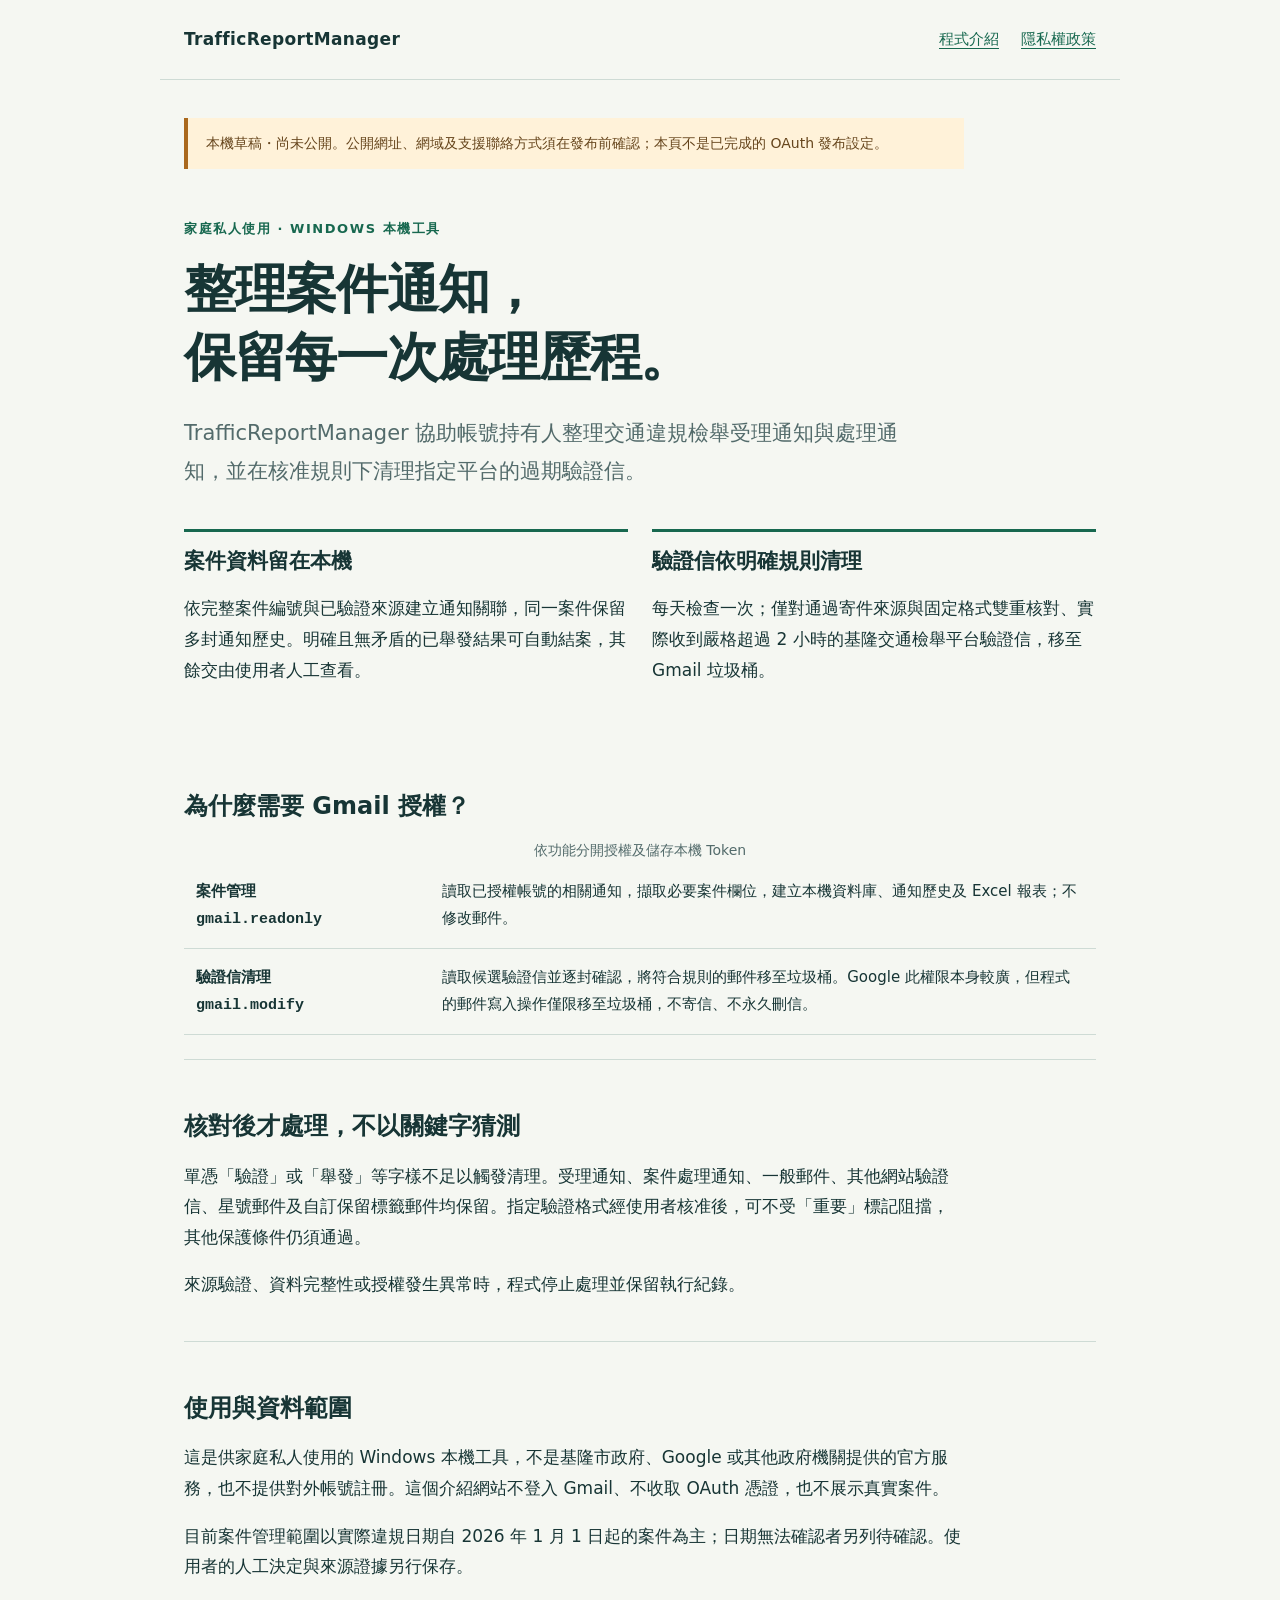
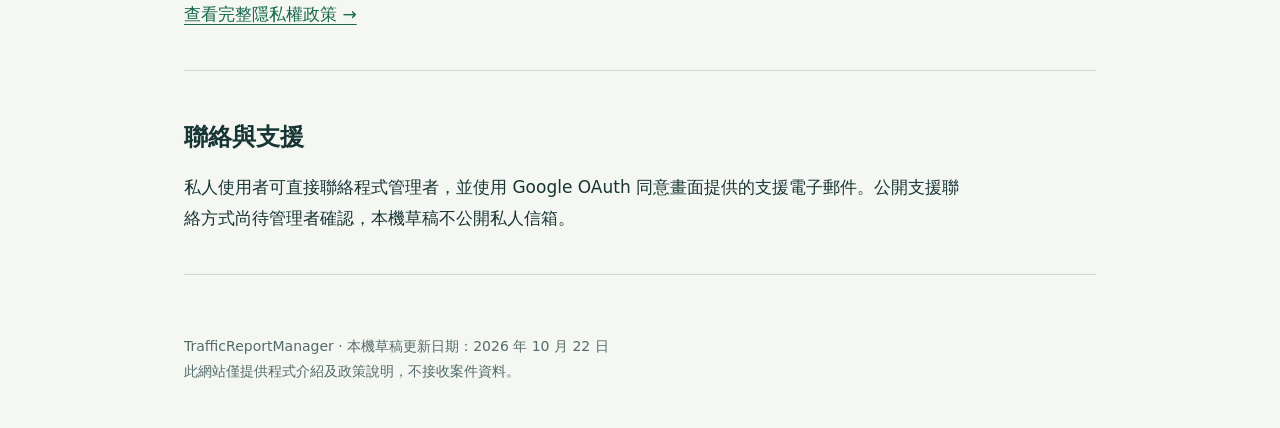
==== index.html @ a623dad1 "Add files via upload" ====
<!doctype html>
<html lang="zh-Hant"><head><meta charset="utf-8"><meta name="viewport" content="width=device-width,initial-scale=1"><meta http-equiv="Content-Security-Policy" content="default-src 'none'; style-src 'self'; img-src 'self'; base-uri 'none'; form-action 'none'"><meta name="description" content="TrafficReportManager：供家庭私人使用的本機交通違規檢舉案件管理與指定平台驗證信清理工具。"><title>TrafficReportManager｜交通檢舉案件管理</title><link rel="stylesheet" href="styles.css"></head>
<body><header><a class="brand" href="index.html">TrafficReportManager</a><nav aria-label="主要導覽"><a href="index.html" aria-current="page">程式介紹</a><a href="privacy.html">隱私權政策</a></nav></header>
<main><p class="draft" role="note">本機草稿・尚未公開。公開網址、網域及支援聯絡方式須在發布前確認；本頁不是已完成的 OAuth 發布設定。</p>
<p class="eyebrow">家庭私人使用 · WINDOWS 本機工具</p><h1>整理案件通知，<br>保留每一次處理歷程。</h1><p class="lead">TrafficReportManager 協助帳號持有人整理交通違規檢舉受理通知與處理通知，並在核准規則下清理指定平台的過期驗證信。</p>
<div class="facts"><article class="fact"><h2>案件資料留在本機</h2><p>依完整案件編號與已驗證來源建立通知關聯，同一案件保留多封通知歷史。明確且無矛盾的已舉發結果可自動結案，其餘交由使用者人工查看。</p></article><article class="fact"><h2>驗證信依明確規則清理</h2><p>每天檢查一次；僅對通過寄件來源與固定格式雙重核對、實際收到嚴格超過 2 小時的基隆交通檢舉平台驗證信，移至 Gmail 垃圾桶。</p></article></div>
<section><h2>為什麼需要 Gmail 授權？</h2><table><caption class="meta">依功能分開授權及儲存本機 Token</caption><tr><th scope="row">案件管理<br><code>gmail.readonly</code></th><td>讀取已授權帳號的相關通知，擷取必要案件欄位，建立本機資料庫、通知歷史及 Excel 報表；不修改郵件。</td></tr><tr><th scope="row">驗證信清理<br><code>gmail.modify</code></th><td>讀取候選驗證信並逐封確認，將符合規則的郵件移至垃圾桶。Google 此權限本身較廣，但程式的郵件寫入操作僅限移至垃圾桶，不寄信、不永久刪信。</td></tr></table></section>
<section><h2>核對後才處理，不以關鍵字猜測</h2><p>單憑「驗證」或「舉發」等字樣不足以觸發清理。受理通知、案件處理通知、一般郵件、其他網站驗證信、星號郵件及自訂保留標籤郵件均保留。指定驗證格式經使用者核准後，可不受「重要」標記阻擋，其他保護條件仍須通過。</p><p>來源驗證、資料完整性或授權發生異常時，程式停止處理並保留執行紀錄。</p></section>
<section><h2>使用與資料範圍</h2><p>這是供家庭私人使用的 Windows 本機工具，不是基隆市政府、Google 或其他政府機關提供的官方服務，也不提供對外帳號註冊。這個介紹網站不登入 Gmail、不收取 OAuth 憑證，也不展示真實案件。</p><p>目前案件管理範圍以實際違規日期自 2026 年 1 月 1 日起的案件為主；日期無法確認者另列待確認。使用者的人工決定與來源證據另行保存。</p><p><a href="privacy.html">查看完整隱私權政策 →</a></p></section>
<section><h2>聯絡與支援</h2><p>私人使用者可直接聯絡程式管理者，並使用 Google OAuth 同意畫面提供的支援電子郵件。公開支援聯絡方式尚待管理者確認，本機草稿不公開私人信箱。</p></section></main>
<footer>TrafficReportManager · 本機草稿更新日期：2026 年 10 月 22 日<br>此網站僅提供程式介紹及政策說明，不接收案件資料。</footer></body></html>
---- styles.css ----
:root{color-scheme:light;--ink:#173535;--muted:#536b6b;--line:#cedbd5;--paper:#f5f7f2;--accent:#17684f}*{box-sizing:border-box}body{margin:0;background:var(--paper);color:var(--ink);font:17px/1.8 system-ui,"Microsoft JhengHei",sans-serif}a{color:var(--accent);text-underline-offset:4px}a:focus-visible{outline:3px solid #bd7124;outline-offset:5px}header,main,footer{max-width:960px;margin:auto;padding:24px}header{display:flex;align-items:center;justify-content:space-between;gap:20px;border-bottom:1px solid var(--line)}.brand{font-weight:750;text-decoration:none;color:var(--ink);letter-spacing:.02em}nav{display:flex;gap:22px;flex-wrap:wrap;font-size:15px}.draft{background:#fff2d9;border-left:4px solid #aa681d;padding:13px 18px;font-size:14px;color:#66451c}.eyebrow{font-size:13px;letter-spacing:.12em;font-weight:700;color:var(--accent);margin-top:48px}h1{font-size:clamp(32px,6vw,52px);line-height:1.3;letter-spacing:-.025em;max-width:800px;margin:16px 0 24px}h2{font-size:24px;line-height:1.4;margin:38px 0 14px}p{max-width:780px}.lead{font-size:21px;color:var(--muted);max-width:730px}.facts{display:grid;grid-template-columns:1fr 1fr;gap:24px;margin:38px 0}.fact{border-top:3px solid var(--accent);padding-top:15px}.fact h2{margin:0 0 12px;font-size:21px}section{padding:12px 0 24px;border-bottom:1px solid var(--line)}li{margin:9px 0}footer{color:var(--muted);font-size:14px;padding-top:35px;padding-bottom:45px}.meta{font-size:14px;color:var(--muted)}.note{background:#e6eee7;padding:18px 22px;border-radius:6px}table{border-collapse:collapse;width:100%;font-size:15px}td,th{padding:15px 12px;border-bottom:1px solid var(--line);text-align:left;vertical-align:top}th{width:27%}@media(max-width:620px){header{align-items:flex-start;flex-direction:column}.facts{grid-template-columns:1fr}header,main,footer{padding:20px}h1{font-size:34px}.lead{font-size:19px}td,th{padding:12px 7px}}
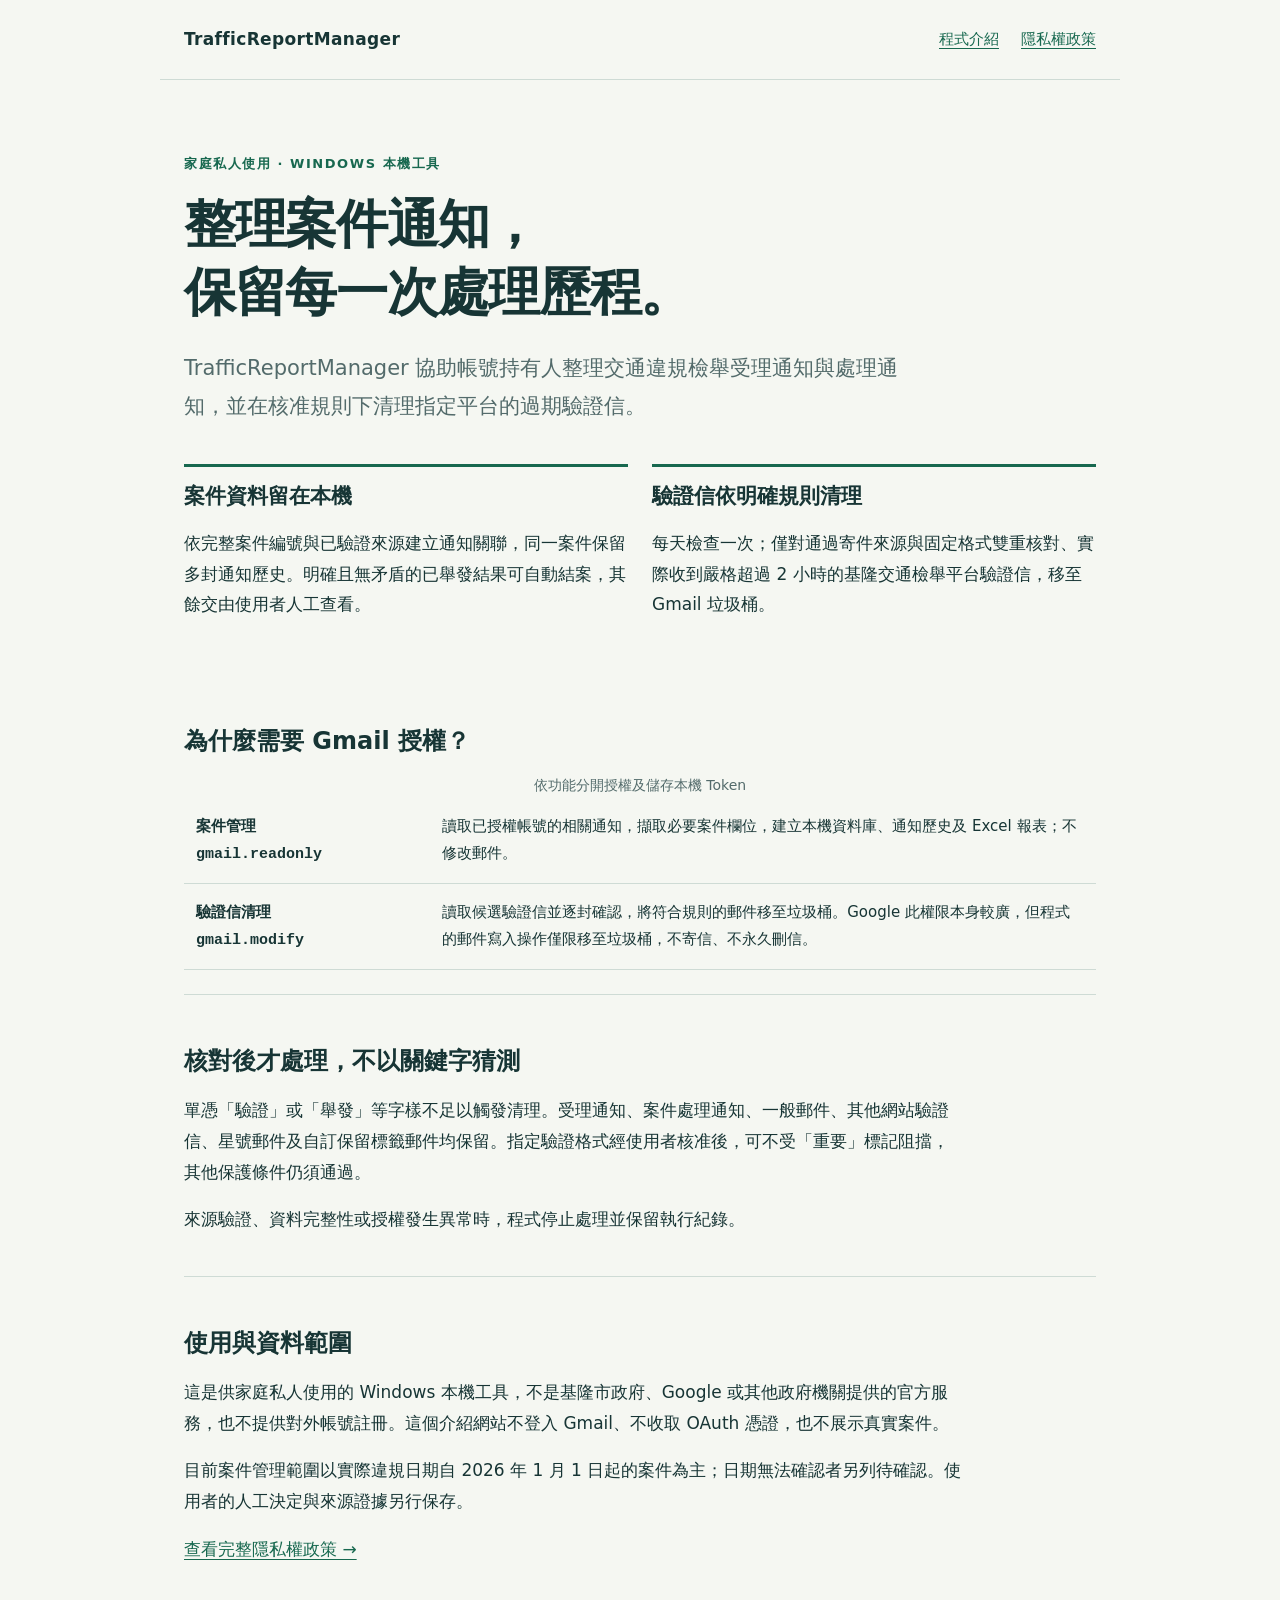
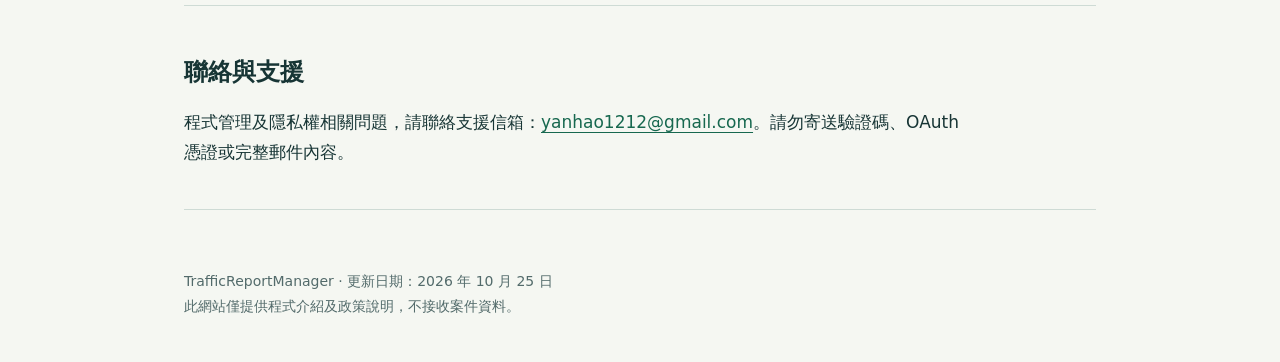
==== commit 2df3c004: "Finalize public information and privacy policy" ====
--- a/index.html
+++ b/index.html
@@ -1,11 +1,11 @@
-<!doctype html>
-<html lang="zh-Hant"><head><meta charset="utf-8"><meta name="viewport" content="width=device-width,initial-scale=1"><meta http-equiv="Content-Security-Policy" content="default-src 'none'; style-src 'self'; img-src 'self'; base-uri 'none'; form-action 'none'"><meta name="description" content="TrafficReportManager：供家庭私人使用的本機交通違規檢舉案件管理與指定平台驗證信清理工具。"><title>TrafficReportManager｜交通檢舉案件管理</title><link rel="stylesheet" href="styles.css"></head>
-<body><header><a class="brand" href="index.html">TrafficReportManager</a><nav aria-label="主要導覽"><a href="index.html" aria-current="page">程式介紹</a><a href="privacy.html">隱私權政策</a></nav></header>
-<main><p class="draft" role="note">本機草稿・尚未公開。公開網址、網域及支援聯絡方式須在發布前確認；本頁不是已完成的 OAuth 發布設定。</p>
-<p class="eyebrow">家庭私人使用 · WINDOWS 本機工具</p><h1>整理案件通知，<br>保留每一次處理歷程。</h1><p class="lead">TrafficReportManager 協助帳號持有人整理交通違規檢舉受理通知與處理通知，並在核准規則下清理指定平台的過期驗證信。</p>
-<div class="facts"><article class="fact"><h2>案件資料留在本機</h2><p>依完整案件編號與已驗證來源建立通知關聯，同一案件保留多封通知歷史。明確且無矛盾的已舉發結果可自動結案，其餘交由使用者人工查看。</p></article><article class="fact"><h2>驗證信依明確規則清理</h2><p>每天檢查一次；僅對通過寄件來源與固定格式雙重核對、實際收到嚴格超過 2 小時的基隆交通檢舉平台驗證信，移至 Gmail 垃圾桶。</p></article></div>
-<section><h2>為什麼需要 Gmail 授權？</h2><table><caption class="meta">依功能分開授權及儲存本機 Token</caption><tr><th scope="row">案件管理<br><code>gmail.readonly</code></th><td>讀取已授權帳號的相關通知，擷取必要案件欄位，建立本機資料庫、通知歷史及 Excel 報表；不修改郵件。</td></tr><tr><th scope="row">驗證信清理<br><code>gmail.modify</code></th><td>讀取候選驗證信並逐封確認，將符合規則的郵件移至垃圾桶。Google 此權限本身較廣，但程式的郵件寫入操作僅限移至垃圾桶，不寄信、不永久刪信。</td></tr></table></section>
-<section><h2>核對後才處理，不以關鍵字猜測</h2><p>單憑「驗證」或「舉發」等字樣不足以觸發清理。受理通知、案件處理通知、一般郵件、其他網站驗證信、星號郵件及自訂保留標籤郵件均保留。指定驗證格式經使用者核准後，可不受「重要」標記阻擋，其他保護條件仍須通過。</p><p>來源驗證、資料完整性或授權發生異常時，程式停止處理並保留執行紀錄。</p></section>
-<section><h2>使用與資料範圍</h2><p>這是供家庭私人使用的 Windows 本機工具，不是基隆市政府、Google 或其他政府機關提供的官方服務，也不提供對外帳號註冊。這個介紹網站不登入 Gmail、不收取 OAuth 憑證，也不展示真實案件。</p><p>目前案件管理範圍以實際違規日期自 2026 年 1 月 1 日起的案件為主；日期無法確認者另列待確認。使用者的人工決定與來源證據另行保存。</p><p><a href="privacy.html">查看完整隱私權政策 →</a></p></section>
-<section><h2>聯絡與支援</h2><p>私人使用者可直接聯絡程式管理者，並使用 Google OAuth 同意畫面提供的支援電子郵件。公開支援聯絡方式尚待管理者確認，本機草稿不公開私人信箱。</p></section></main>
-<footer>TrafficReportManager · 本機草稿更新日期：2026 年 10 月 22 日<br>此網站僅提供程式介紹及政策說明，不接收案件資料。</footer></body></html>
+<!doctype html>
+<html lang="zh-Hant"><head><meta charset="utf-8"><meta name="viewport" content="width=device-width,initial-scale=1"><meta http-equiv="Content-Security-Policy" content="default-src 'none'; style-src 'self'; img-src 'self'; base-uri 'none'; form-action 'none'"><meta name="description" content="TrafficReportManager：供家庭私人使用的本機交通違規檢舉案件管理與指定平台驗證信清理工具。"><title>TrafficReportManager｜交通檢舉案件管理</title><link rel="stylesheet" href="styles.css"></head>
+<body><header><a class="brand" href="index.html">TrafficReportManager</a><nav aria-label="主要導覽"><a href="index.html" aria-current="page">程式介紹</a><a href="privacy.html">隱私權政策</a></nav></header>
+<main>
+<p class="eyebrow">家庭私人使用 · WINDOWS 本機工具</p><h1>整理案件通知，<br>保留每一次處理歷程。</h1><p class="lead">TrafficReportManager 協助帳號持有人整理交通違規檢舉受理通知與處理通知，並在核准規則下清理指定平台的過期驗證信。</p>
+<div class="facts"><article class="fact"><h2>案件資料留在本機</h2><p>依完整案件編號與已驗證來源建立通知關聯，同一案件保留多封通知歷史。明確且無矛盾的已舉發結果可自動結案，其餘交由使用者人工查看。</p></article><article class="fact"><h2>驗證信依明確規則清理</h2><p>每天檢查一次；僅對通過寄件來源與固定格式雙重核對、實際收到嚴格超過 2 小時的基隆交通檢舉平台驗證信，移至 Gmail 垃圾桶。</p></article></div>
+<section><h2>為什麼需要 Gmail 授權？</h2><table><caption class="meta">依功能分開授權及儲存本機 Token</caption><tr><th scope="row">案件管理<br><code>gmail.readonly</code></th><td>讀取已授權帳號的相關通知，擷取必要案件欄位，建立本機資料庫、通知歷史及 Excel 報表；不修改郵件。</td></tr><tr><th scope="row">驗證信清理<br><code>gmail.modify</code></th><td>讀取候選驗證信並逐封確認，將符合規則的郵件移至垃圾桶。Google 此權限本身較廣，但程式的郵件寫入操作僅限移至垃圾桶，不寄信、不永久刪信。</td></tr></table></section>
+<section><h2>核對後才處理，不以關鍵字猜測</h2><p>單憑「驗證」或「舉發」等字樣不足以觸發清理。受理通知、案件處理通知、一般郵件、其他網站驗證信、星號郵件及自訂保留標籤郵件均保留。指定驗證格式經使用者核准後，可不受「重要」標記阻擋，其他保護條件仍須通過。</p><p>來源驗證、資料完整性或授權發生異常時，程式停止處理並保留執行紀錄。</p></section>
+<section><h2>使用與資料範圍</h2><p>這是供家庭私人使用的 Windows 本機工具，不是基隆市政府、Google 或其他政府機關提供的官方服務，也不提供對外帳號註冊。這個介紹網站不登入 Gmail、不收取 OAuth 憑證，也不展示真實案件。</p><p>目前案件管理範圍以實際違規日期自 2026 年 1 月 1 日起的案件為主；日期無法確認者另列待確認。使用者的人工決定與來源證據另行保存。</p><p><a href="privacy.html">查看完整隱私權政策 →</a></p></section>
+<section><h2>聯絡與支援</h2><p>程式管理及隱私權相關問題，請聯絡支援信箱：<a href="mailto:yanhao1212@gmail.com">yanhao1212@gmail.com</a>。請勿寄送驗證碼、OAuth 憑證或完整郵件內容。</p></section></main>
+<footer>TrafficReportManager · 更新日期：2026 年 10 月 25 日<br>此網站僅提供程式介紹及政策說明，不接收案件資料。</footer></body></html>
